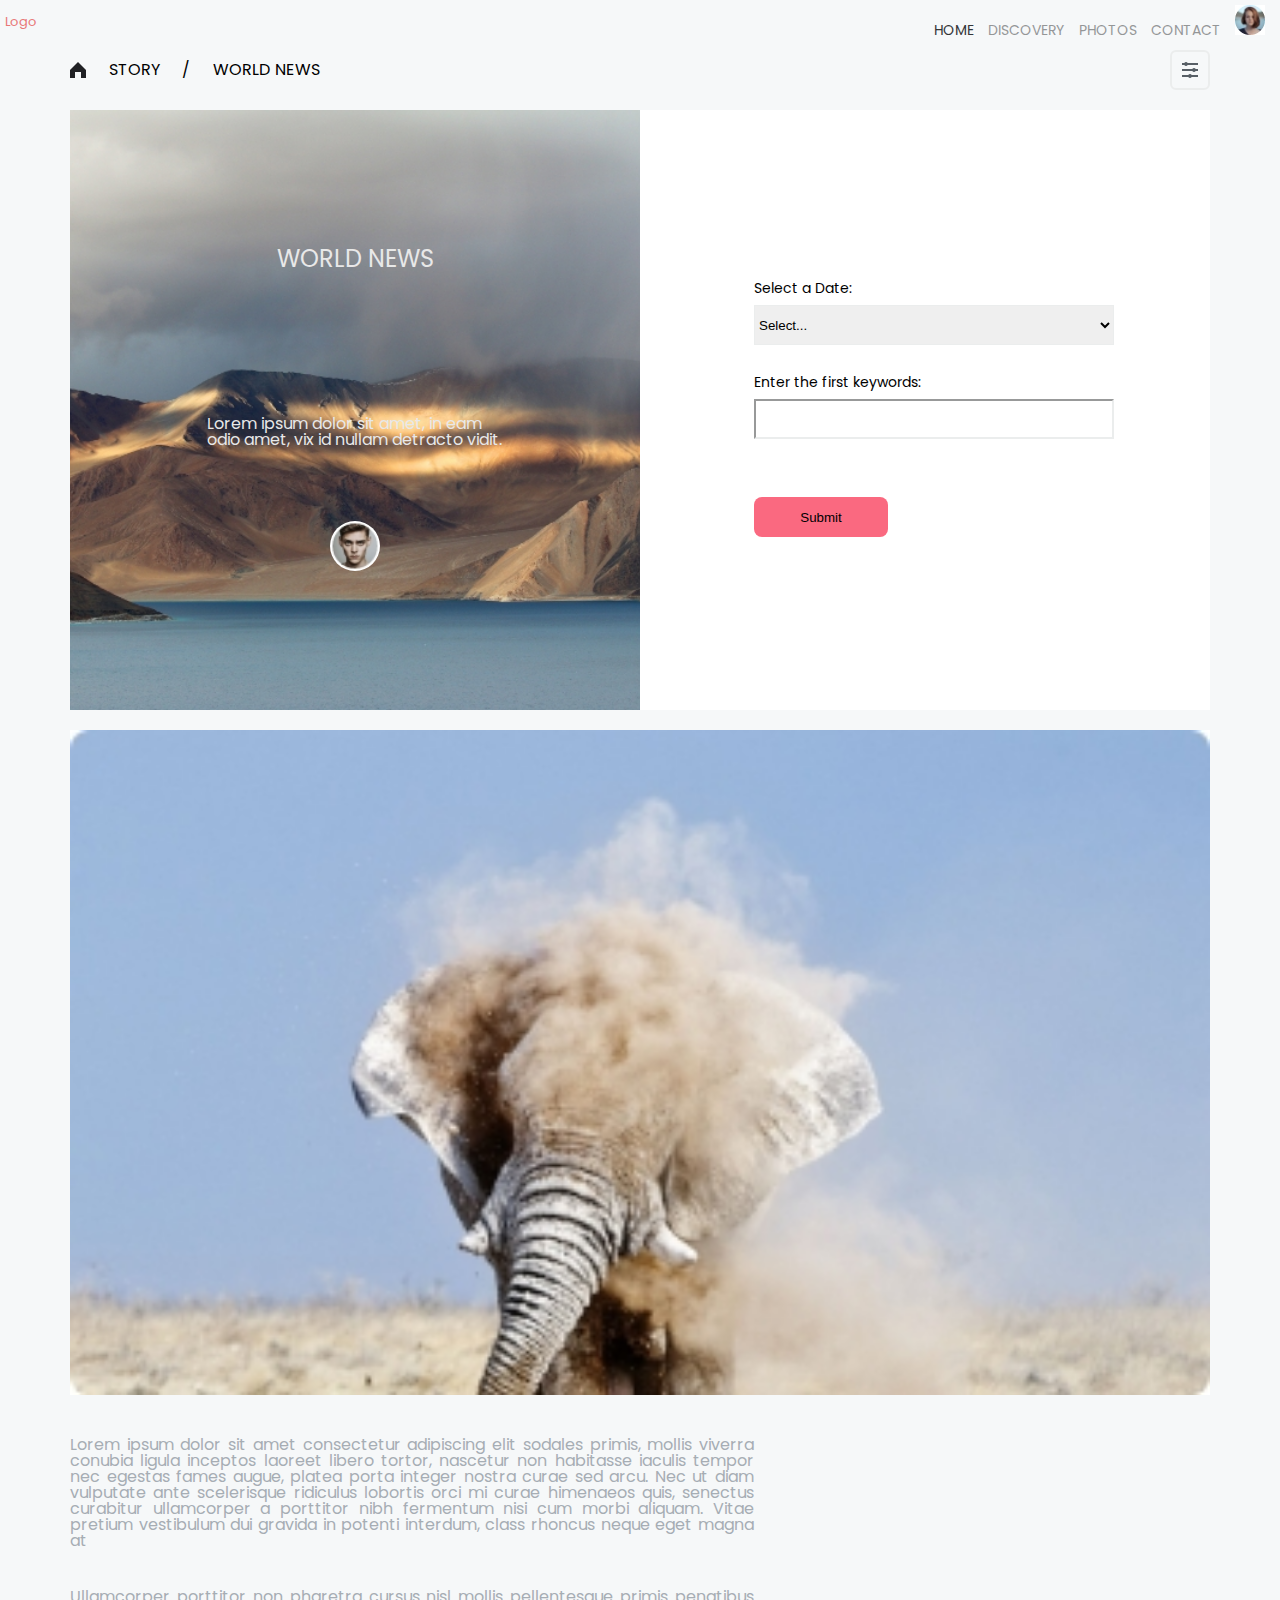
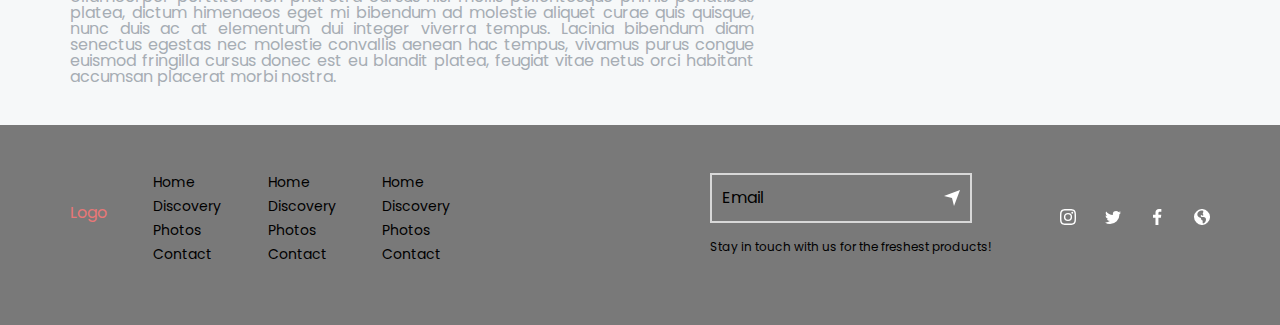
==== story.html @ 07dd1405 "second page" ====
<!DOCTYPE html>
<html lang="en">
<head>
    <!-- seo meta tags -->
    <meta name="description" content="Free Web tutorials">
    <meta name="keywords" content="HTML, CSS,Forms,Contact">
    <meta name="author" content="Zura papiashvili">
    <!-- facebook  meta tags -->
    <meta property="og:url"                content="https://zura-papiashvili.github.io/HTML_CSS_task_10/" />
    <meta property="og:type"               content="Contact Page" />
    <meta property="og:title"              content="Unilab Project" />
    <meta property="og:description"        content="Unilab Stage 2 task" />
    <meta property="og:image"              content="https://astreatc.com/wp-content/uploads/elementor/thumbs/canaryislands_tmo_2013166_lrg-scaled-e1604774822308-oy2t4gxd7bbprxfwlxru85nkq8hnpl6gcvb4r02bos.jpg" />

    <link rel="stylesheet" href="css/reset.css">
    <link rel="stylesheet" href="css/fonts.css">
    <link rel="stylesheet" href="css/base.css">
    <link rel="stylesheet" href="css/story.css">
    <meta charset="UTF-8">
    <meta name="viewport" content="width=device-width, initial-scale=1.0">
    <link rel="shortcut icon" href="images/Path 4.svg" type="image/svg">  
    <title>Story</title>
</head>
<body>
    <header>
        <div class='desktop-nav'>
            <nav class='flex'>
                <a href="#"><p class='logo'>Logo</p></a>
                
                <ul>
                    <li><a href="#">HOME</a></li>
                    <li><a href="#">DISCOVERY</a></li>
                    <li><a href="#">PHOTOS</a></li>
                    <li><a href="#">CONTACT</a></li>
                    <li><a href="#"><img class='avatar' src="images/christopher-campbell-28567-unsplash.jpg" alt="img"></a></li>
                </ul>
            </nav>
        </div>

        <div class="mobile-nav">
            <div class=" flex ">
                <p>9:41</p>
                <div class="mobile-signs">
                    <img src="images/Cellular Connection.svg" alt=" ">
                    <img src="images/wifi.svg" alt="">
                    <img src="images/Battery.svg" alt="">
                </div>     
            </div>
            <div class="mobile flex">
                <img src="images/burger.svg" alt="">
                <p>LOGO</p>
                <img src="images/christopher-campbell-28567-unsplash.jpg" alt="">

            </div>
        </div>
    </header>
    <section>
        <div class="flex container">
            <div class="directory flex">
                <img src="images/home.svg" alt="">
                <p>STORY</p>
                <p>/</p>
                <p>WORLD NEWS</p>

            </div>
            <img src="images/filter.svg" alt="">

        </div>

        <div class="container flex">
            <div class="story-left flex-column flex">
                <h1>WORLD NEWS</h1>
                <span></span>
                <p>Lorem ipsum dolor sit amet, in eam odio amet, vix id nullam detracto vidit.</p>
                <div class="avatar">
                    <img  src="images/avatar.jpg" alt="">
                </div>
                

            </div>

            <div class="story-right flex flex-column">
                <form class="flex-column"action="/action_page.php">
                    <label for="date">Select a Date:</label>
                    <select name="date" id="dates">
                        <option value="volvo">Select...</option>
                        <option value="saab">01.02.2021</option>
                        <option value="opel">01.02.2021</option>
                        <option value="audi">01.02.2021</option>
                    </select>
                    <label for="lname">Enter the first keywords:</label>
                    <input type="text" id="lname" name="lname"><br><br>
                    <input  class="submit-red" type="submit" value="Submit">
                  </form>

            </div>
        </div>

    </section>
    <section>
    <div class=" story-elefant container">
        <img      src="images/elephant.jpg" alt="">
        <p>Lorem ipsum dolor sit amet consectetur adipiscing elit sodales primis, mollis viverra conubia ligula inceptos laoreet libero tortor, nascetur non habitasse iaculis tempor nec egestas fames augue, platea porta integer nostra curae sed arcu. Nec ut diam vulputate ante scelerisque ridiculus lobortis orci mi curae himenaeos quis, senectus curabitur ullamcorper a porttitor nibh fermentum nisi cum morbi aliquam. Vitae pretium vestibulum dui gravida in potenti interdum, class rhoncus neque eget magna at
            </p>
            <p>Ullamcorper porttitor non pharetra cursus nisl mollis pellentesque primis penatibus platea, dictum himenaeos eget mi bibendum ad molestie aliquet curae quis quisque, nunc duis ac at elementum dui integer viverra tempus. Lacinia bibendum diam senectus egestas nec molestie convallis aenean hac tempus, vivamus purus congue euismod fringilla cursus donec est eu blandit platea, feugiat vitae netus orci habitant accumsan placerat morbi nostra.</p>
    </div>

        
    </section>


    <footer>
        <div class="container  flex tablet-footer ">
            <div class="footer-left flex ">
                <div class="logo">
                    <p>Logo</p>

                </div>
                <nav class="vertical">
                    <ul>
                        <li>Home</li>
                        <li>Discovery</li>
                        <li>Photos</li>
                        <li>Contact</li>
                    </ul>
                </nav>
                <nav class="vertical">
                    <ul>
                        <li>Home</li>
                        <li>Discovery</li>
                        <li>Photos</li>
                        <li>Contact</li>
                    </ul>
                </nav>
                <nav class="vertical">
                    <ul>
                        <li>Home</li>
                        <li>Discovery</li>
                        <li>Photos</li>
                        <li>Contact</li>
                    </ul>
                </nav>
            </div>
            <div class="right flex">
                <div class="footer-center flex-column">
                    <div class='mail flex'>
                        <p>Email</p>
    
                        <img src="images/send.svg" alt="">
                    </div>
                    <p class='mail-text'>Stay in touch with us for the freshest products!</p>
                </div>
    
                <div class="footer-right">
                    <ul class="social flex ">
                        <li><img src="images/instagram.svg" alt=""></li>
                        <li><img src="images/twitter.svg" alt=""></li>
                        <li><img src="images/facebook.svg" alt=""></li>
                        <li><img src="images/Path 4.svg" alt=""></li>
                    </ul>
                </div>
            </div>
 
        </div>

    </footer>



</body>
</html>
---- css/fonts.css ----
@font-face {
    font-family: 'Poppins';
    src: url('../fonts/Poppins-Regular.eot');
    src: url('../fonts/Poppins-Regular.eot?#iefix') format('embedded-opentype'),
        url('../fonts/Poppins-Regular.woff2') format('woff2'),
        url('../fonts/Poppins-Regular.woff') format('woff'),
        url('../fonts/Poppins-Regular.ttf') format('truetype'),
        url('../fonts/Poppins-Regular.svg#Poppins-Regular') format('svg');
    font-weight: normal;
    font-style: normal;
    font-display: swap;
}
---- css/base.css ----
header{
    width: 100%;
    display: block;
    z-index: 100;
    background-color: #F6F8F9;
    height: 50px;
    color: #343638;
    padding: 5px;
}
header a{
    color:#343638;
}
header li{
    padding-right: 10px;
    display: inline-block;
    opacity: 50%;

}
header li:first-child{
    opacity: 100%;
}
header li:last-child{
    opacity: 100%;
}
.logo{
    font-size: 13px;
    color: #E87777;
}
.mobile-nav{
    display: none;
}


body{
    font-family:'Poppins';
    font-size: 14px;
    background-color:#F6F8F9 ;
    width: 100%;
}




.container{
    margin: 20px auto;
    max-width: 1140px;
    width: 100%;
    display: block;  
    margin-top: 0px; 
}

.flex{
    display: flex;
    flex-wrap: wrap;
    align-items: center;
    justify-content: space-between;
    vertical-align: center ;
}



.flex-column{
    display: flex;
    flex-direction: column;
    justify-content: space-between;

}

.world-news{
    width: 60%;
    background-image: url('../images/road.png');
    height: 600px; 
    background-position: center;
    background-repeat: no-repeat;
    background-size: cover;
    padding: 10%;
    color: #E8E8E8;
}
.text-block {
    width: 100%;
    height: 247px;
}
.text-block span{
    background-color: #E8E8E8;
    height: 2px;
}
h1{
    font-size: 24px;

}
h2{
    border: 2px;
    font-size: 18px;
    display: inline-block;
}
p{
    font-size: 16px;
}
.button{
    padding: 12px;
    height:40px ;
    width: 134px;
    background-color: #FA6980;
    border-radius: 6px;
}
.more-news{
    height: 600px;
    width: 40%;
    color: black;
    padding: 5%;
    background-color: rgb(255, 255, 255);
}
.right-block{
    height: 300px;
}
.more-news span{
    background-color: #EBEDED;
    height: 2px;
}
.more-news h2{
    
    color: #FA6980;

}
.more-news h1{
    
    color: #000000;
    font-weight: bolder;

}
.more-news h3{
    margin-top: 5px;
    margin-bottom: 5px;
    color: #0c0c0c;
    font-weight: bold;


}
.more-news {

    color:#A6ADB4;
    font-size: 16px;

}
.time{
    font-size: 8px;
    margin-top: 5px;
    display: flex;
    justify-content: left;
}
.time p{
    font-size: 13px;
    opacity: 70%;
}
.arrows{
    width: 40px ;
    
}
.arrows li:last-child{
    font-weight: bold;
    color: black;
}
.trending{
    margin-top: 30px;
 
}
.trending-blocks{
    margin-top: 60px;
}
.trending-block{
    background-color: white;
    width: 30%;
    height: 350px;
}
.trending-block .text-block{
    padding: 20px;
}
.trending-block h3{
    font-weight: bold;
    color: black;
    font-size: 24px;
}
.boxes{
    margin-top: 30px;
}
.vertical-box-left{
    width: 68%;
}
.vertical-box-right{
    width: 30%;
    display: flex;
    flex-direction: column;
    
    justify-content: space-around
}

.box-up{
    width:100% ;
    height: 430px;
    background-image: url('../images/bridge.jpg');
    
    background-position: center;
    background-repeat: no-repeat;
    background-size: cover;
}

.box-down{
    margin-top: 20px;
    width:100% ;
    height: 430px;
    background-image: url('../images/wood.jpg');
    
    background-position: center;
    background-repeat: no-repeat;
    background-size: cover;
}
.three-box{
    height: 280px;
    display: flex;
    align-content: space-between;
    margin-bottom: 13px;
}
.three-box h3{
    font-weight: bold;
    color: black;
}
footer{
    margin-top: 40px;
    padding: 40px;
    background-color: #797979 ;
    height: 200px;
}
.footer-center{
    height: 80px;
}
.mail{
    width:262px ;
    height: 50px;
    border:solid 2px rgb(216, 216, 216);
    padding: 10px;
}

.mail-text{
    font-size: 12px;
}



.footer-left{
    width: 380px;
}
.social{
    width: 150px;
}
footer li{
    margin-top: 10px;
}
.right{
    width:500px

}

@media (max-width: 800px){
    .container{
        max-width: 600px;
    }
    .section-one{
        display: flex;
        flex-direction: column;
    }
    .world-news{
        width: 100%;
    }
    .more-news{
        height: 400px;
        width: 100%;
    }
    .trending-block{
        width: 48%;
    }
    .tablet{
        display: none;
    }
    .boxes{
        display: flex;
        flex-direction: column;
    }
    .vertical-box-left{
        width: 100%;
    }
    .vertical-box-right{
        width: 100%;
        margin-top: 10px;
        display: flex;
        flex-direction: row;
        align-items: center;
        justify-content: space-between;
    }
    .three-box{
        width: 48%;

    }
    .tablet-footer{
        display: flex;
        flex-direction: column;
    }
    .footer-left{
        width: 100%;
    }
    footer{
        padding: 15px;
        height: 220px;
    }
    .right{
        margin-top: 10px;
        width: 100%;
    }
}
@media (max-width: 550px){
    header{
        height: 60px;
    }
    .desktop-nav {
        display: none;
        
    }
    .mobile-nav{

        display: block;

    }
    .mobile{
        margin-top: 5px;
    }
    .trending-blocks{
        display: flex;
        flex-direction: column;
        
    }
    .trending-block{
        margin-bottom: 10px;
        width: 90%;
    }
    .container{
        max-width: 400px;
    }
    .vertical-box-right{
        flex-direction: column;
    }
    .three-box{
        width: 100%;
    }
    footer{
        display: none;
    }
    .tablet{
        display: flex;
    }
   
}
---- css/story.css ----
.directory{
    width: 250px ;
}

.story-left{
    width: 50%;
    background-image: url('../images/desert.jpg');
    height: 600px; 
    background-position: center;
    background-repeat: no-repeat;
    background-size: cover;
    padding: 12%;
    color: #E8E8E8;
    
}
.story-right{
    width: 50%;
    height: 600px;
    background-color: rgb(255, 255, 255);
    padding: 10%;
    padding-top: 15%;
}

.avatar img{
    width:50px;
    border-radius: 25px;
}

label{
    margin-bottom: 10px;
}
input,select{
    width: 360px;
    height: 40px;
    border-color:#EBEDED;
    margin-bottom: 30px;
}
.submit-red{
    width: 134px;
    background-color: #FA6980;
    border: none;
    border-radius: 8px;
}
.story-elefant img{
    width: 100% ;

}
.story-elefant p{
    color: #A6ADB4;
    text-align: justify;
    margin-top: 40px;
    width: 60%;
}
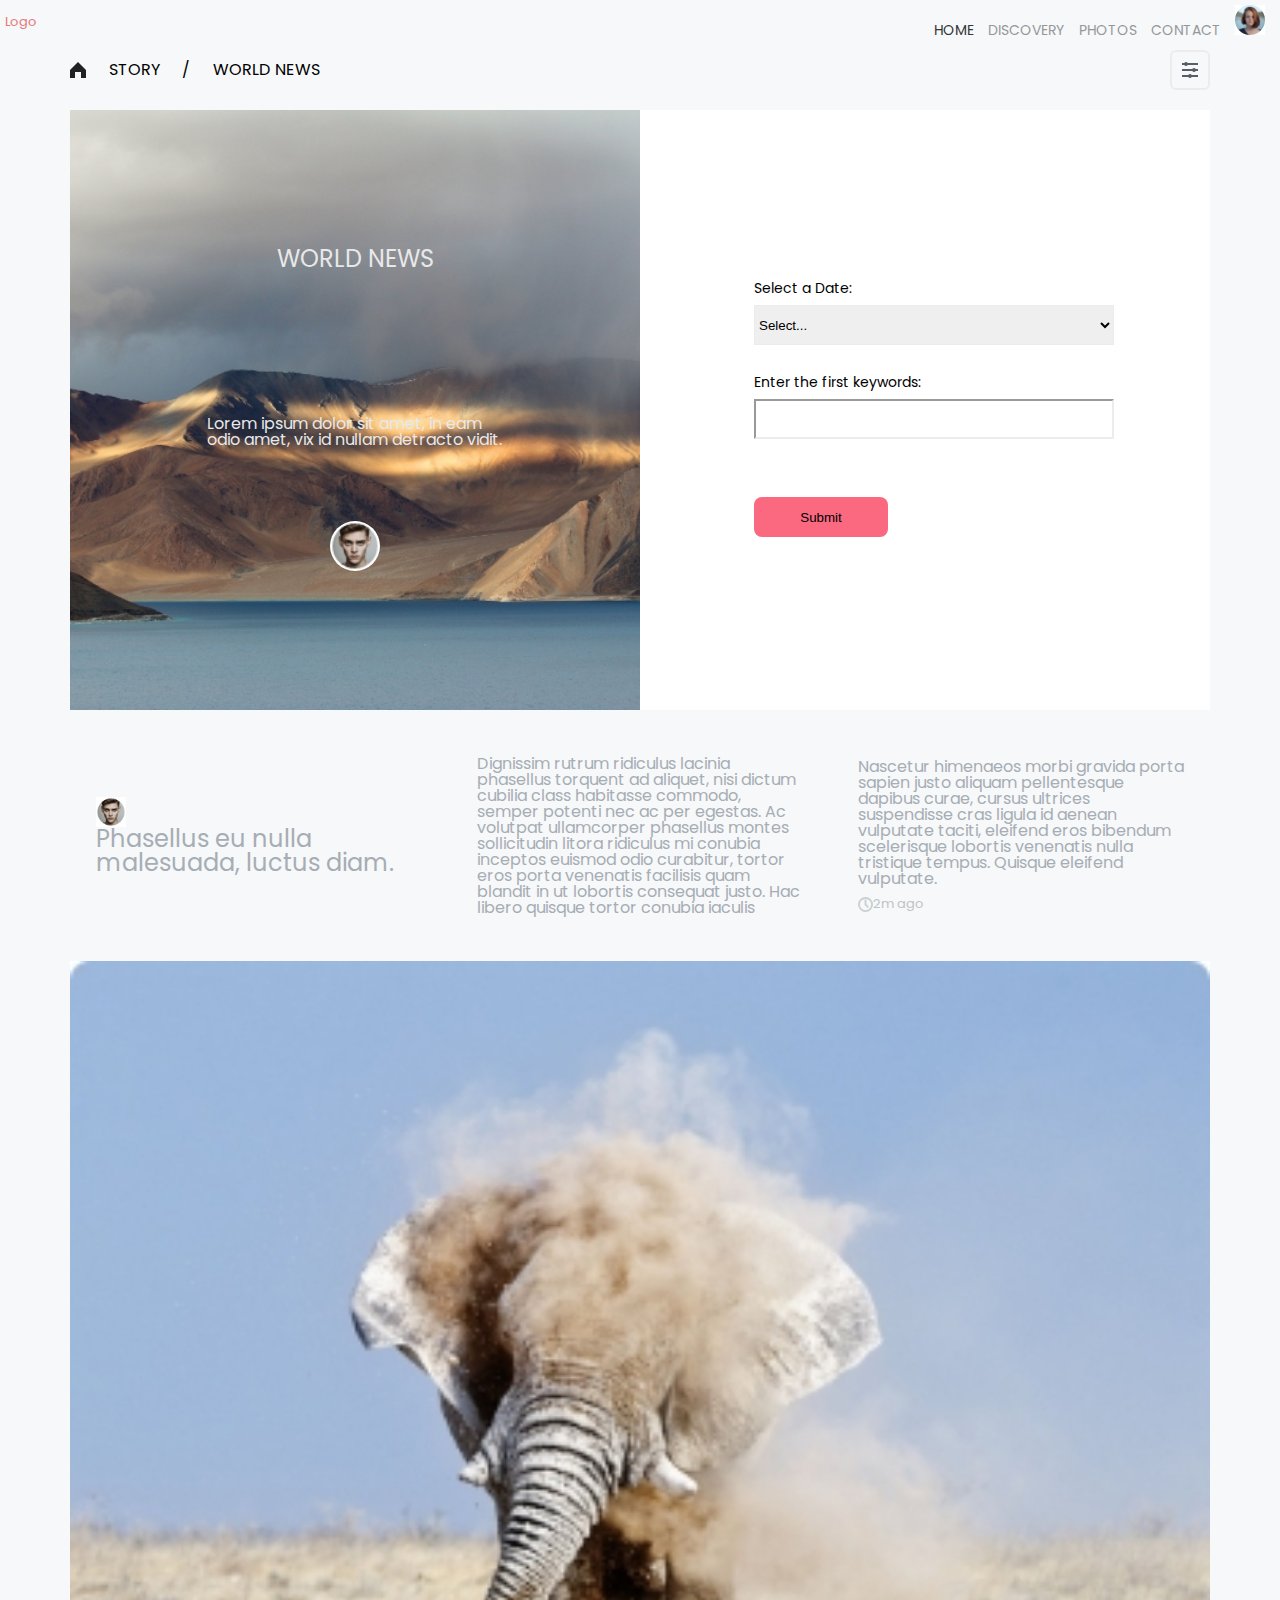
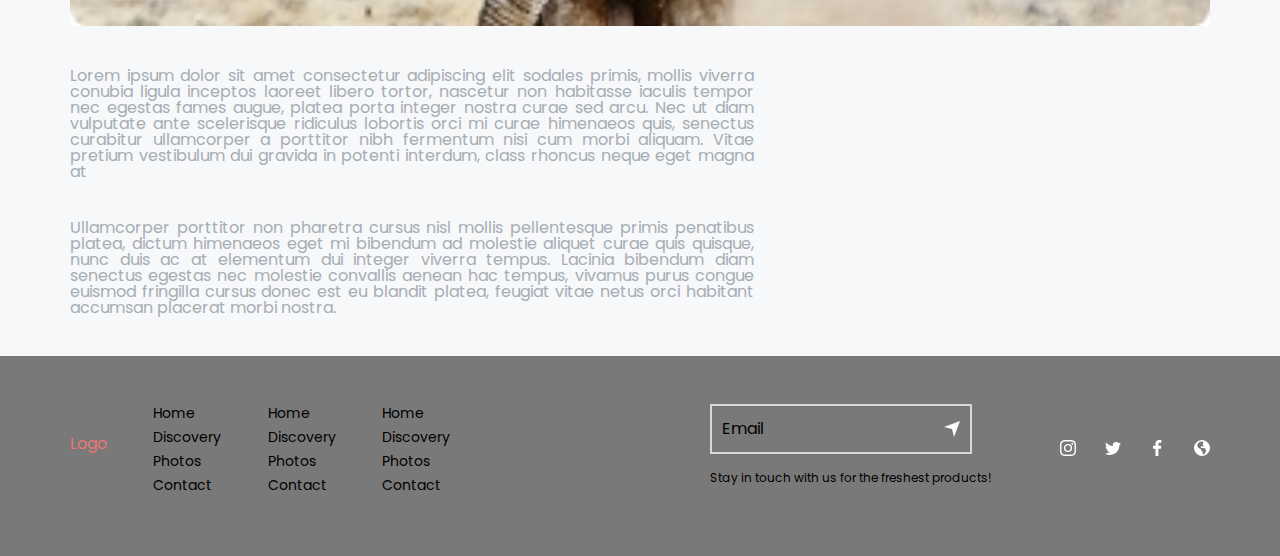
==== commit a121f632: "update readme" ====
--- a/story.html
+++ b/story.html
@@ -28,7 +28,7 @@
                 <a href="#"><p class='logo'>Logo</p></a>
                 
                 <ul>
-                    <li><a href="#">HOME</a></li>
+                    <li><a href="index.html">HOME</a></li>
                     <li><a href="#">DISCOVERY</a></li>
                     <li><a href="#">PHOTOS</a></li>
                     <li><a href="#">CONTACT</a></li>
@@ -97,6 +97,28 @@
         </div>
 
     </section>
+
+    <section class=" storyline flex container">
+        <div class="flex-column">
+            <img src="images/avatar.jpg" alt="">
+            <h1>Phasellus eu nulla malesuada, luctus diam.</h1>
+        </div>
+        <div>
+            <p>Dignissim rutrum ridiculus lacinia phasellus torquent ad aliquet, nisi dictum cubilia class habitasse commodo, semper potenti nec ac per egestas. Ac volutpat ullamcorper phasellus montes sollicitudin litora ridiculus mi conubia inceptos euismod odio curabitur, tortor eros porta venenatis facilisis quam blandit in ut lobortis consequat justo. Hac libero quisque tortor conubia iaculis </p>
+
+        </div>
+        <div class="flex-column">
+            <p>Nascetur himenaeos morbi gravida porta sapien justo aliquam pellentesque dapibus curae, cursus ultrices suspendisse cras ligula id aenean vulputate taciti, eleifend eros bibendum scelerisque lobortis venenatis nulla tristique tempus. Quisque eleifend vulputate.</p>
+            <div class="time">
+                <img src="images/time.svg" alt="T">
+                <p>2m ago</p>
+            </div>
+        </div>
+       
+      
+    </section>
+
+
     <section>
     <div class=" story-elefant container">
         <img      src="images/elephant.jpg" alt="">
--- a/css/story.css
+++ b/css/story.css
@@ -50,4 +50,22 @@
     text-align: justify;
     margin-top: 40px;
     width: 60%;
-}+}
+.storyline{
+    padding: 2%;
+    color: #A6ADB4;
+}
+.storyline div{
+    width:30%
+
+}
+.storyline img{
+    width: 30px;
+}
+.time img{
+
+    width: 15px;
+}
+.time{
+    margin-top: 10px;
+}
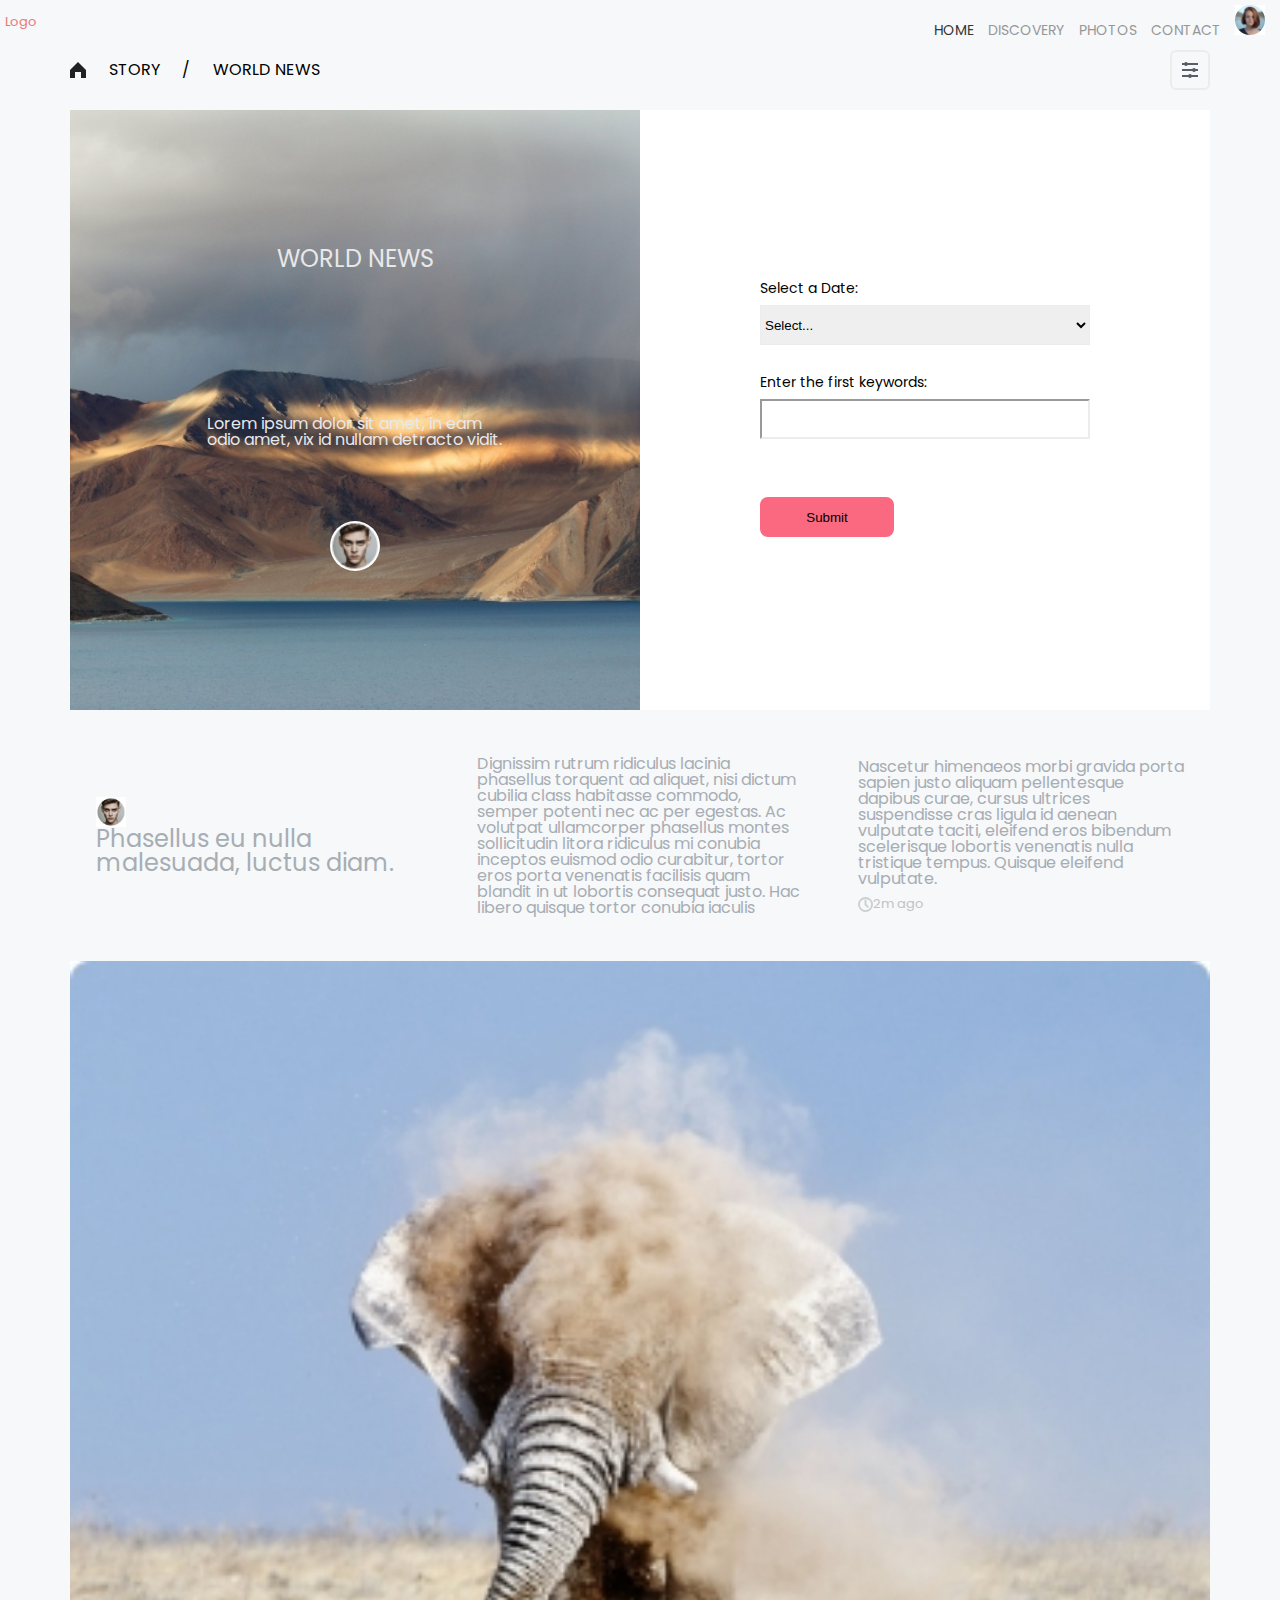
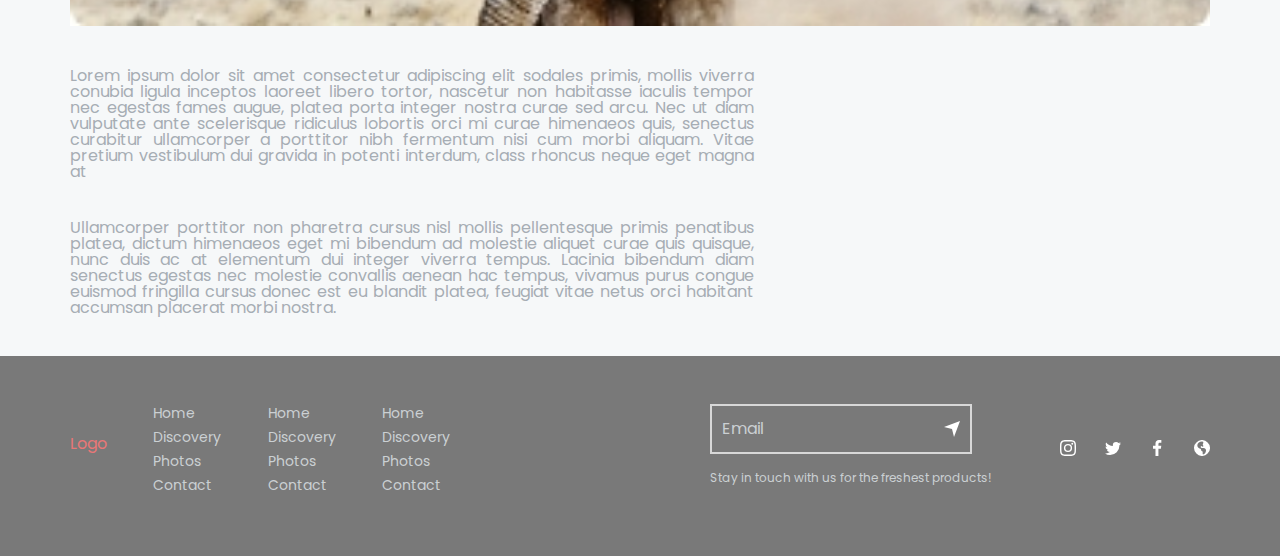
==== commit 84ad1fae: "update responsive" ====
--- a/story.html
+++ b/story.html
@@ -67,7 +67,7 @@
 
         </div>
 
-        <div class="container flex">
+        <div class=" container flex story-sec-1">
             <div class="story-left flex-column flex">
                 <h1>WORLD NEWS</h1>
                 <span></span>
--- a/css/base.css
+++ b/css/base.css
@@ -226,6 +226,7 @@
     color: black;
 }
 footer{
+    color: #CBD0D3;
     margin-top: 40px;
     padding: 40px;
     background-color: #797979 ;
--- a/css/story.css
+++ b/css/story.css
@@ -30,7 +30,7 @@
     margin-bottom: 10px;
 }
 input,select{
-    width: 360px;
+    width: 330px;
     height: 40px;
     border-color:#EBEDED;
     margin-bottom: 30px;
@@ -69,3 +69,37 @@
 .time{
     margin-top: 10px;
 }
+
+@media (max-width: 800px){
+    .container{
+        max-width: 600px;
+       
+        
+    }
+    .story-sec-1{
+        display: block;
+    }
+    .story-left,.story-right{
+        width: 100%;
+    }
+    .storyline {
+        flex-direction: column;
+        justify-content: center;
+    }
+    .storyline div{
+        margin-bottom: 30px;
+        width: 100%;
+    }
+    .story-elefant p{
+        width: 100%;
+    }
+    
+   
+}
+@media (max-width: 550px){
+
+    .container{
+        max-width: 400px;
+    }
+ 
+}
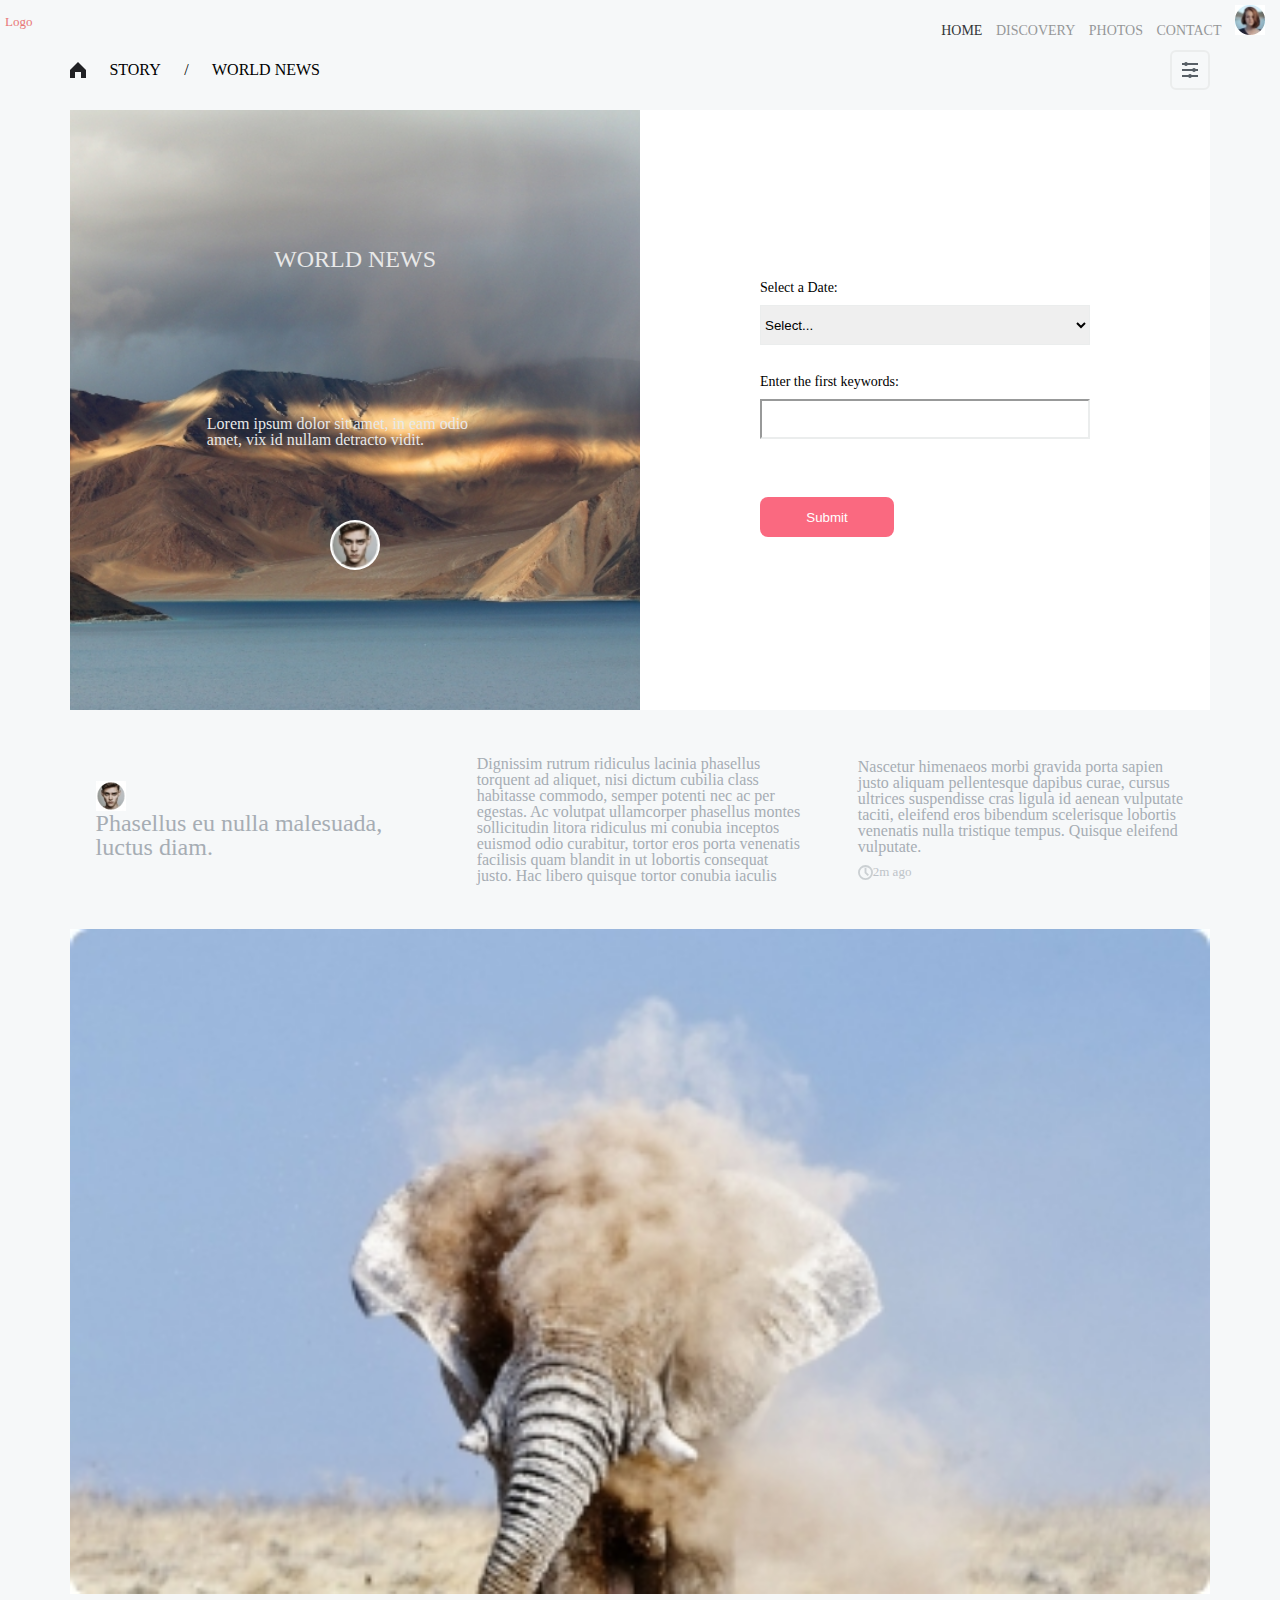
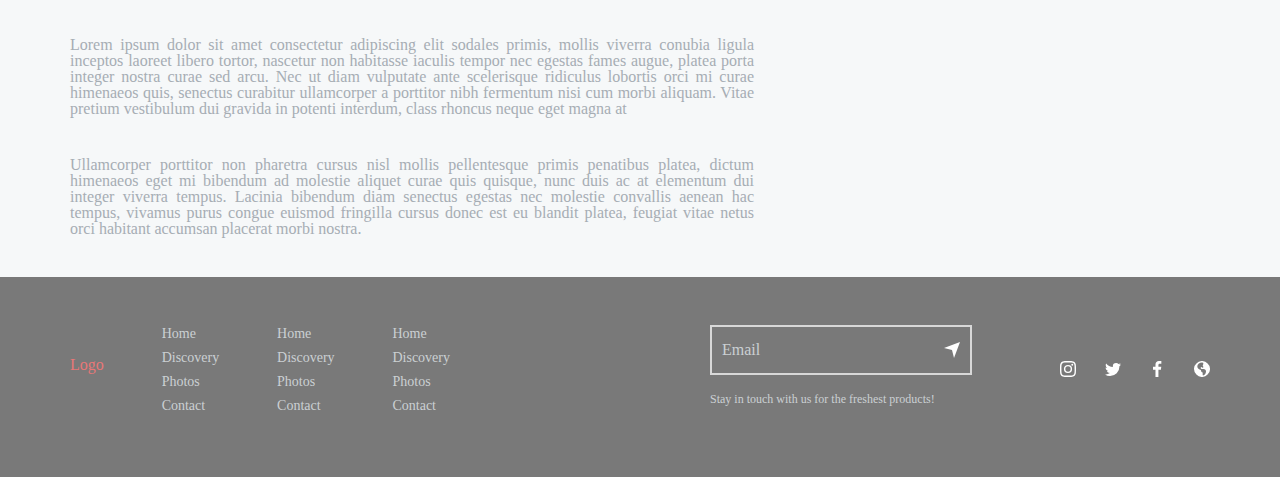
==== commit cd5b50b2: "update meta tags" ====
--- a/story.html
+++ b/story.html
@@ -6,7 +6,7 @@
     <meta name="keywords" content="HTML, CSS,Forms,Contact">
     <meta name="author" content="Zura papiashvili">
     <!-- facebook  meta tags -->
-    <meta property="og:url"                content="https://zura-papiashvili.github.io/HTML_CSS_task_10/" />
+    <meta property="og:url"                content="https://zura-papiashvili.github.io/Unilab_task_stage_2" />
     <meta property="og:type"               content="Contact Page" />
     <meta property="og:title"              content="Unilab Project" />
     <meta property="og:description"        content="Unilab Stage 2 task" />
@@ -99,7 +99,7 @@
     </section>
 
     <section class=" storyline flex container">
-        <div class="flex-column">
+        <div class=" title flex-column">
             <img src="images/avatar.jpg" alt="">
             <h1>Phasellus eu nulla malesuada, luctus diam.</h1>
         </div>
--- a/css/fonts.css
+++ b/css/fonts.css
@@ -1,12 +1,23 @@
-
 @font-face {
-    font-family: 'Poppins';
-    src: url('../fonts/Poppins-Regular.eot');
-    src: url('../fonts/Poppins-Regular.eot?#iefix') format('embedded-opentype'),
-        url('../fonts/Poppins-Regular.woff2') format('woff2'),
-        url('../fonts/Poppins-Regular.woff') format('woff'),
-        url('../fonts/Poppins-Regular.ttf') format('truetype'),
-        url('../fonts/Poppins-Regular.svg#Poppins-Regular') format('svg');
+    font-family: 'Helvetica';
+    src: url('../fonts/Helvetica.eot');
+    src: url('../fonts/Helvetica.eot?#iefix') format('embedded-opentype'),
+        url('../fonts/Helvetica.woff2') format('woff2'),
+        url('../fonts/Helvetica.woff') format('woff'),
+        url('../fonts/Helvetica.ttf') format('truetype'),
+        url('../fonts/Helvetica.svg#Helvetica') format('svg');
+    font-weight: normal;
+    font-style: normal;
+    font-display: swap;
+}
+@font-face {
+    font-family: 'Acumin Pro';
+    src: url('../fonts/AcuminPro-Regular.eot');
+    src: url('../fonts/AcuminPro-Regular.eot?#iefix') format('embedded-opentype'),
+        url('../fonts/AcuminPro-Regular.woff2') format('woff2'),
+        url('../fonts/AcuminPro-Regular.woff') format('woff'),
+        url('../fonts/AcuminPro-Regular.ttf') format('truetype'),
+        url('../fonts/AcuminPro-Regular.svg#AcuminPro-Regular') format('svg');
     font-weight: normal;
     font-style: normal;
     font-display: swap;
--- a/css/base.css
+++ b/css/base.css
@@ -33,7 +33,7 @@
 
 
 body{
-    font-family:'Poppins';
+    font-family:'Acumin';
     font-size: 14px;
     background-color:#F6F8F9 ;
     width: 100%;
@@ -98,6 +98,7 @@
     font-size: 16px;
 }
 .button{
+    color: white;
     padding: 12px;
     height:40px ;
     width: 134px;
--- a/css/story.css
+++ b/css/story.css
@@ -40,6 +40,7 @@
     background-color: #FA6980;
     border: none;
     border-radius: 8px;
+    color: white;
 }
 .story-elefant img{
     width: 100% ;
